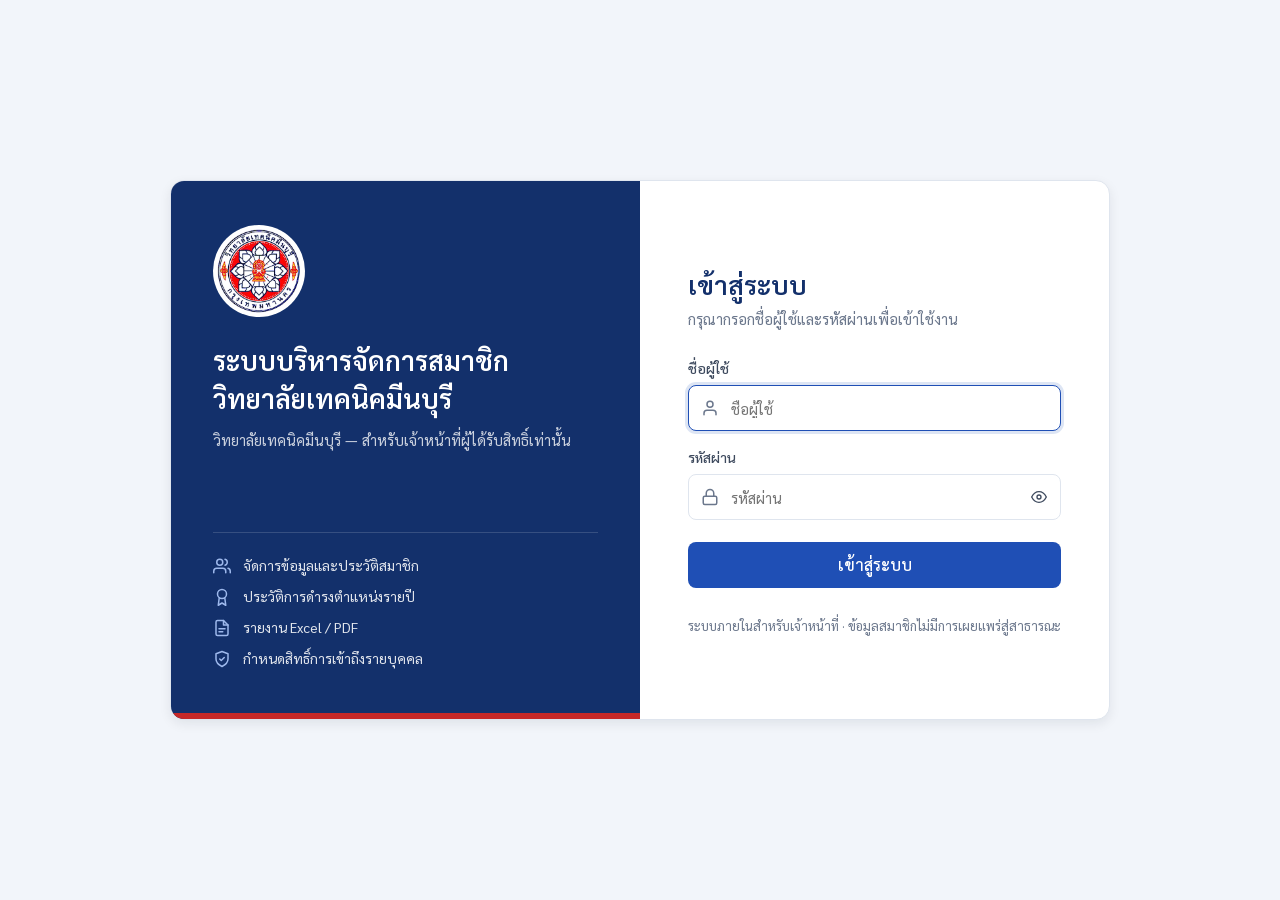
==== frontend/committee.html @ 690e2d0a "เพิ่มระบบตามแบบฟอร์ม อวท.10 / อวท.09 / อวท.08 อวท.10 — ใบสมัครสมาชิก - เพิ่มช่องชื่อบิดา/มารดา, ระดั" ====
<!DOCTYPE html>
<html lang="th">
<head>
  <meta charset="UTF-8">
  <meta name="viewport" content="width=device-width, initial-scale=1, viewport-fit=cover">
  <meta name="robots" content="noindex, nofollow">
  <title>คณะกรรมการ | ระบบสมาชิก วิทยาลัยเทคนิคมีนบุรี</title>
  <link rel="preconnect" href="https://fonts.googleapis.com">
  <link rel="preconnect" href="https://fonts.gstatic.com" crossorigin>
  <link href="https://fonts.googleapis.com/css2?family=Sarabun:wght@300;400;500;600;700&display=swap" rel="stylesheet">
  <link rel="icon" type="image/png" href="img/favicon.png">
  <link rel="stylesheet" href="css/style.css">
  <script src="js/api.js"></script>
  <script src="js/auth.js"></script>
</head>
<body>
  <div class="layout">
    <aside id="sidebar"></aside>
    <main class="main">
      <header id="header"></header>
      <section class="content">
        <div class="card">
          <div class="card-head">
            <div class="card-title"><span class="ic" data-icon="briefcase"></span><div>คณะกรรมการดำเนินงาน (แบบ อวท.09)<div class="card-sub" id="cmSub">แต่งตั้งคณะกรรมการแยกตามปีการศึกษา</div></div></div>
            <div class="flex">
              <select class="select" id="yearSel" style="width:auto;height:38px;font-size:14px" aria-label="ปีการศึกษา"></select>
              <select class="select" id="deptSel" style="width:auto;height:38px;font-size:14px" aria-label="แผนกวิชา (ชมรม)"></select>
              <button class="btn btn-primary btn-sm" id="btnAppoint" data-perm="members.edit"></button>
              <button class="btn btn-danger btn-sm" id="btnDoc" data-perm="reports"></button>
            </div>
          </div>
          <div id="cmBody"></div>
        </div>
      </section>
    </main>
  </div>
  <script src="js/layout.js"></script>
  <script src="js/member-picker.js"></script>
  <script src="js/committee.js"></script>
</body>
</html>
---- frontend/css/style.css ----
/* =====================================================================
   ระบบบริหารจัดการสมาชิก วิทยาลัยเทคนิคมีนบุรี
   ธีมน้ำเงิน-ขาว (สีประจำวิทยาลัย) — เรียบ อ่านง่าย เน้นข้อมูล
   ===================================================================== */
:root {
  --navy: #13306B;          /* Sidebar / หัวข้อสำคัญ */
  --navy-2: #0E2554;
  --primary: #1F4FB5;       /* ปุ่มหลัก ลิงก์ ตัวเลขสถิติ */
  --primary-dark: #173E8F;
  --primary-light: #4C74C9;
  --primary-soft: #EAF0FB;
  --primary-line: #C9D7F0;
  --bg: #F2F5FA;
  --card: #FFFFFF;
  --text: #172033;
  --text-2: #3E4A5E;
  --muted: #6B778C;
  --border: #DFE5EE;
  --border-soft: #EDF1F6;
  --input-bg: #FFFFFF;
  --hover: #F6F8FC;
  --success: #1E8E4E;
  --warning: #C77700;
  --danger: #C62828;        /* แดงจากตราวิทยาลัย */
  --info: #1F4FB5;
  --radius: 12px;
  --radius-sm: 8px;
  --shadow: 0 1px 2px rgba(16, 24, 40, .05);
  --shadow-md: 0 4px 12px rgba(16, 24, 40, .08);
  --shadow-lg: 0 12px 32px rgba(16, 24, 40, .16);
  --sidebar-w: 76px;
  --font: 'Sarabun', 'Leelawadee UI', Tahoma, sans-serif;
}

* { box-sizing: border-box; }
html, body { margin: 0; padding: 0; }
html { background: var(--bg); }
body {
  font-family: var(--font);
  font-size: 15px;
  line-height: 1.5;
  color: var(--text);
  background: var(--bg);
  min-height: 100vh;
  -webkit-font-smoothing: antialiased;
  font-variant-numeric: tabular-nums;
}
a { color: var(--primary); text-decoration: none; }
a:hover { color: var(--primary-dark); }
img { max-width: 100%; }
h1, h2, h3, h4 { margin: 0; font-weight: 600; }
[hidden] { display: none !important; }
::selection { background: var(--primary); color: #fff; }
:focus-visible { outline: 2px solid var(--primary); outline-offset: 2px; }

/* ---------------------------------------------------------------------
   Layout
   --------------------------------------------------------------------- */
.layout { display: flex; min-height: 100vh; }
.main { flex: 1; min-width: 0; padding: 20px 28px 40px; }
.content { display: flex; flex-direction: column; gap: 20px; }
.main.is-loading .content { opacity: .45; pointer-events: none; transition: opacity .15s; }
.page-enter { animation: pageIn .2s ease-out; }
@keyframes pageIn { from { opacity: 0; transform: translateY(4px); } to { opacity: 1; transform: none; } }
.nav-progress {
  position: fixed; top: 0; left: 0; height: 3px; width: 0; z-index: 1000;
  background: var(--primary); transition: width .25s ease, opacity .3s;
}

/* ---- Sidebar ---- */
.sidebar {
  position: sticky; top: 0;
  width: var(--sidebar-w); flex: 0 0 var(--sidebar-w);
  height: 100vh;
  padding: 16px 0;
  background: var(--navy);
  display: flex; flex-direction: column; align-items: center; gap: 6px;
  z-index: 50;
}
.sidebar .brand {
  width: 50px; height: 50px; border-radius: 50%;
  background: #fff; padding: 3px;
  display: grid; place-items: center; overflow: hidden;
  margin-bottom: 18px; flex: 0 0 auto;
}
.sidebar .brand img { width: 100%; height: 100%; object-fit: contain; border-radius: 50%; }
.sidebar nav { display: flex; flex-direction: column; gap: 4px; flex: 1; align-items: center; width: 100%; }
.nav-item {
  position: relative;
  width: 46px; height: 46px; border-radius: 10px;
  display: grid; place-items: center;
  color: rgba(255, 255, 255, .7);
  transition: background .15s, color .15s;
  border: 0; background: transparent; cursor: pointer;
}
.nav-item svg { width: 21px; height: 21px; }
.nav-item:hover { background: rgba(255, 255, 255, .1); color: #fff; }
.nav-item.active { background: rgba(255, 255, 255, .16); color: #fff; }
.nav-item.active::before {
  content: ''; position: absolute; left: -15px; top: 10px; bottom: 10px; width: 4px;
  border-radius: 0 4px 4px 0; background: #fff;
}
.nav-item[data-tip]::after {
  content: attr(data-tip);
  position: absolute; left: calc(100% + 16px); top: 50%;
  transform: translateY(-50%);
  background: var(--text); color: #fff;
  font-size: 13px; white-space: nowrap;
  padding: 6px 10px; border-radius: 6px;
  opacity: 0; pointer-events: none; transition: opacity .12s;
}
.nav-item:hover::after { opacity: 1; }
.sidebar .nav-logout { margin-top: auto; }

/* ---- Header ---- */
.header { display: flex; align-items: center; gap: 20px; margin-bottom: 20px; flex-wrap: wrap; }
.header .page-title { font-size: 24px; font-weight: 700; color: var(--navy); flex: 0 0 auto; line-height: 1.3; }
.header .page-title small { display: block; font-size: 14px; color: var(--muted); font-weight: 400; }
.header-search { flex: 1; max-width: 440px; margin: 0 auto; position: relative; }
.header-search input {
  width: 100%; height: 42px; border-radius: 8px;
  border: 1px solid var(--border); padding: 0 16px 0 42px;
  background: #fff; font: inherit; color: var(--text); outline: none;
  transition: border-color .15s, box-shadow .15s;
}
.header-search input:focus { border-color: var(--primary); box-shadow: 0 0 0 3px rgba(31, 79, 181, .15); }
.header-search svg { position: absolute; left: 14px; top: 50%; transform: translateY(-50%); width: 18px; color: var(--muted); }
.header-right { display: flex; align-items: center; gap: 14px; margin-left: auto; }
.header-date { font-size: 14px; color: var(--text-2); display: flex; align-items: center; gap: 8px; white-space: nowrap; }
.header-date svg { width: 16px; color: var(--primary); }
.profile-wrap { position: relative; }
.profile-btn {
  display: flex; align-items: center; gap: 10px;
  background: #fff; border: 1px solid var(--border); border-radius: 8px;
  padding: 4px 12px 4px 4px; cursor: pointer; font: inherit; color: var(--text);
}
.profile-btn:hover { background: var(--hover); }
.profile-btn .avatar { width: 34px; height: 34px; font-size: 14px; border-radius: 6px; }
.profile-btn .p-name { font-size: 14px; font-weight: 600; line-height: 1.2; text-align: left; display: block; }
.profile-btn .p-role { font-size: 12px; color: var(--muted); font-weight: 400; display: block; text-align: left; }
.dropdown {
  position: absolute; right: 0; top: calc(100% + 6px);
  background: #fff; border: 1px solid var(--border); border-radius: 10px; min-width: 210px;
  box-shadow: var(--shadow-lg); padding: 6px; z-index: 100; display: none;
}
.dropdown.open { display: block; }
.dropdown button, .dropdown a {
  display: flex; align-items: center; gap: 10px; width: 100%;
  border: 0; background: none; padding: 9px 10px; border-radius: 6px;
  font: inherit; font-size: 14px; color: var(--text); cursor: pointer; text-align: left;
}
.dropdown button:hover, .dropdown a:hover { background: var(--hover); }
.dropdown button.danger { color: var(--danger); }
.dropdown svg { width: 17px; height: 17px; }
.dropdown hr { border: 0; border-top: 1px solid var(--border); margin: 6px 0; }

/* ---------------------------------------------------------------------
   Cards
   --------------------------------------------------------------------- */
.card {
  background: var(--card); border: 1px solid var(--border); border-radius: var(--radius);
  box-shadow: var(--shadow); padding: 20px 22px; min-width: 0;
}
.card-head { display: flex; align-items: center; justify-content: space-between; gap: 12px; margin-bottom: 16px; flex-wrap: wrap; }
.card-title { font-size: 17px; font-weight: 600; display: flex; align-items: center; gap: 10px; color: var(--text); }
.card-title .ic {
  width: 34px; height: 34px; border-radius: 8px; display: grid; place-items: center;
  background: var(--primary-soft); color: var(--primary); flex: 0 0 auto;
}
.card-title .ic svg { width: 18px; height: 18px; }
.card-sub { color: var(--muted); font-size: 13px; font-weight: 400; }

.grid { display: grid; gap: 20px; }
.grid-2 { grid-template-columns: repeat(2, minmax(0, 1fr)); }
.grid-3 { grid-template-columns: repeat(3, minmax(0, 1fr)); }
.grid-4 { grid-template-columns: repeat(4, minmax(0, 1fr)); }

/* ---- การ์ดสถิติ ---- */
.stat-card { position: relative; padding: 20px 22px; }
.stat-card .stat-value { font-size: 34px; font-weight: 700; color: var(--primary); line-height: 1.15; }
.stat-card .stat-label { color: var(--muted); font-size: 15px; margin-top: 4px; }
.stat-card .stat-icon {
  position: absolute; right: 18px; top: 18px; width: 42px; height: 42px; border-radius: 10px;
  background: var(--primary-soft); color: var(--primary); display: grid; place-items: center;
}
.stat-card .stat-icon svg { width: 21px; height: 21px; }

/* ---- Dashboard layout ---- */
.dash-grid { display: grid; grid-template-columns: minmax(0, 1fr) 320px; gap: 20px; align-items: start; }
.dash-main, .dash-side { display: flex; flex-direction: column; gap: 20px; min-width: 0; }
.dash-side { gap: 12px; }
.chart-box { position: relative; height: 260px; }

/* การ์ดแจ้งเตือน */
.alert-card {
  background: #fff; border: 1px solid var(--border); border-left: 4px solid var(--warning);
  border-radius: var(--radius); padding: 18px 20px; box-shadow: var(--shadow); margin-bottom: 8px;
}
.alert-card .a-icon { width: 38px; height: 38px; border-radius: 8px; background: #FFF4E0; color: var(--warning); display: grid; place-items: center; margin-bottom: 10px; }
.alert-card .a-icon svg { width: 20px; height: 20px; }
.alert-card h3 { font-size: 16px; margin-bottom: 2px; }
.alert-card p { margin: 0 0 4px; font-size: 14px; color: var(--text-2); line-height: 1.6; }
.alert-card .a-num { font-size: 28px; font-weight: 700; color: var(--text); }
.alert-card .btn { margin-top: 10px; }

/* การ์ดสรุปตามตำแหน่ง */
.side-title { font-size: 15px; font-weight: 600; color: var(--text-2); margin: 6px 2px 0; }
.pos-card {
  display: flex; align-items: center; gap: 14px;
  background: #fff; border: 1px solid var(--border); border-radius: var(--radius);
  padding: 14px 16px; box-shadow: var(--shadow); color: var(--text);
  transition: border-color .15s, background .15s;
}
.pos-card:hover { border-color: var(--primary-line); background: var(--hover); color: var(--text); }
.pos-card .ring { width: 56px; height: 56px; flex: 0 0 56px; position: relative; }
.pos-card .ring svg { width: 56px; height: 56px; transform: rotate(-90deg); }
.pos-card .ring circle { fill: none; stroke-width: 6; }
.pos-card .ring .bg { stroke: var(--border-soft); }
.pos-card .ring .fg { stroke-linecap: round; transition: stroke-dashoffset .6s ease; }
.pos-card .ring span { position: absolute; inset: 0; display: grid; place-items: center; font-size: 13px; font-weight: 600; color: var(--text-2); }
.pos-card .p-name { font-size: 15px; color: var(--text-2); display: flex; align-items: center; gap: 8px; }
.pos-card .p-name i { width: 10px; height: 10px; border-radius: 3px; display: inline-block; }
.pos-card .p-count { font-size: 24px; font-weight: 700; line-height: 1.2; }
.pos-card .p-count small { font-size: 13px; font-weight: 400; color: var(--muted); }

/* ---------------------------------------------------------------------
   Buttons
   --------------------------------------------------------------------- */
.btn {
  display: inline-flex; align-items: center; justify-content: center; gap: 8px;
  height: 40px; padding: 0 16px; border-radius: 8px; border: 1px solid transparent;
  font: inherit; font-size: 14px; font-weight: 500; cursor: pointer;
  background: var(--primary-soft); color: var(--primary);
  transition: background .15s, border-color .15s, color .15s;
  white-space: nowrap; text-decoration: none;
}
.btn svg { width: 18px; height: 18px; flex: 0 0 auto; }
.btn:hover { background: #DCE6F8; color: var(--primary-dark); }
.btn:disabled { opacity: .55; cursor: not-allowed; }
.btn-primary { background: var(--primary); color: #fff; }
.btn-primary:hover { background: var(--primary-dark); color: #fff; }
.btn-light { background: #fff; color: var(--text-2); border-color: var(--border); }
.btn-light:hover { background: var(--hover); color: var(--text); }
.btn-danger { background: #FDECEC; color: var(--danger); }
.btn-danger:hover { background: #F9D9D9; color: #A31F1F; }
.btn-success { background: #E7F5EC; color: var(--success); }
.btn-success:hover { background: #D3EDDC; color: #17703D; }
.btn-sm { height: 34px; padding: 0 12px; font-size: 13.5px; }
.btn-sm svg { width: 16px; height: 16px; }
.btn-block { width: 100%; }
.icon-btn {
  width: 38px; height: 38px; border-radius: 8px; border: 1px solid var(--border);
  display: inline-grid; place-items: center; cursor: pointer;
  background: #fff; color: var(--text-2); transition: background .15s, color .15s, border-color .15s; position: relative;
}
.icon-btn svg { width: 18px; height: 18px; }
.icon-btn:hover { background: var(--primary-soft); color: var(--primary); border-color: var(--primary-line); }
.icon-btn.danger:hover { background: #FDECEC; color: var(--danger); border-color: #F3C4C4; }
.icon-btn.active { background: var(--primary); color: #fff; border-color: var(--primary); }
.icon-btn:disabled { opacity: .45; cursor: not-allowed; }
.icon-btn.sm { width: 32px; height: 32px; border-radius: 6px; }
.icon-btn.sm svg { width: 16px; height: 16px; }

/* ---------------------------------------------------------------------
   Forms
   --------------------------------------------------------------------- */
.form-grid { display: grid; grid-template-columns: repeat(12, minmax(0, 1fr)); gap: 14px 16px; }
.col-12 { grid-column: span 12; } .col-8 { grid-column: span 8; } .col-6 { grid-column: span 6; }
.col-4 { grid-column: span 4; } .col-3 { grid-column: span 3; } .col-2 { grid-column: span 2; }
.field { display: flex; flex-direction: column; gap: 6px; min-width: 0; }
.field > label, .label { font-size: 14px; font-weight: 500; color: var(--text-2); }
.req { color: var(--danger); }
.input, .select, .textarea {
  width: 100%; height: 42px; padding: 0 12px;
  border: 1px solid var(--border); border-radius: 8px;
  background: var(--input-bg); color: var(--text);
  font: inherit; font-size: 15px; outline: none;
  transition: border-color .15s, box-shadow .15s;
}
.textarea { height: auto; min-height: 104px; padding: 10px 12px; resize: vertical; line-height: 1.65; }
.select {
  appearance: none; -webkit-appearance: none; padding-right: 36px; cursor: pointer;
  background-image: url("data:image/svg+xml,%3Csvg xmlns='http://www.w3.org/2000/svg' width='14' height='14' viewBox='0 0 24 24' fill='none' stroke='%236B778C' stroke-width='2.5' stroke-linecap='round' stroke-linejoin='round'%3E%3Cpolyline points='6 9 12 15 18 9'/%3E%3C/svg%3E");
  background-repeat: no-repeat; background-position: right 12px center;
}
.input:hover, .select:hover, .textarea:hover { border-color: #C4CEDC; }
.input:focus, .select:focus, .textarea:focus { border-color: var(--primary); box-shadow: 0 0 0 3px rgba(31, 79, 181, .15); }
.input[readonly] { background: var(--hover); }
.input.invalid, .select.invalid, .textarea.invalid { border-color: var(--danger); background: #FFF8F8; }
.input.valid { border-color: var(--success); }
.hint { font-size: 12.5px; color: var(--muted); }
.hint.error, .field-error { color: var(--danger); font-size: 12.5px; }
.hint.ok { color: var(--success); }
.input-group { display: flex; gap: 8px; }
.input-group .input { flex: 1; }
.check { display: inline-flex; align-items: center; gap: 9px; cursor: pointer; font-size: 14px; user-select: none; }
.check input { width: 17px; height: 17px; accent-color: var(--primary); cursor: pointer; margin: 0; }
.mono { letter-spacing: .4px; }
.form-section { margin: 24px 0 12px; font-size: 15px; color: var(--navy); font-weight: 600; padding-bottom: 8px; border-bottom: 1px solid var(--border-soft); }

/* อัปโหลดรูป */
.photo-upload { display: flex; align-items: center; gap: 20px; flex-wrap: wrap; }
.photo-preview {
  width: 116px; height: 145px; border-radius: 8px; overflow: hidden;
  background: var(--hover); display: grid; place-items: center;
  color: var(--muted); border: 1px dashed #B9C5D6; flex: 0 0 auto;
}
.photo-preview img { width: 100%; height: 100%; object-fit: cover; }
.photo-preview svg { width: 34px; height: 34px; }
.gallery-grid { display: grid; grid-template-columns: repeat(auto-fill, minmax(110px, 1fr)); gap: 10px; }
.gallery-item { position: relative; aspect-ratio: 1; border-radius: 8px; overflow: hidden; background: var(--hover); border: 1px solid var(--border); }
.gallery-item img { width: 100%; height: 100%; object-fit: cover; }
.gallery-item .icon-btn { position: absolute; top: 6px; right: 6px; }

/* แถวข้อมูลแบบเพิ่มได้ */
.repeat-list { display: flex; flex-direction: column; gap: 10px; }
.repeat-row {
  display: grid; gap: 10px; align-items: end;
  padding: 12px; border-radius: 8px; background: var(--hover); border: 1px solid var(--border-soft); position: relative;
}
.repeat-row .remove { align-self: center; }
.rows-pos { grid-template-columns: 1.1fr 1.3fr 1fr 1fr auto; }
.rows-edu { grid-template-columns: 1fr 1.6fr 1.2fr .7fr .6fr auto; }
.rows-act { grid-template-columns: 1fr 1.8fr 1fr 1.2fr .9fr auto; }
.repeat-row .mini-label { font-size: 12px; color: var(--muted); margin-bottom: 4px; display: block; }
.empty-row { padding: 16px; border-radius: 8px; border: 1px dashed var(--border); text-align: center; color: var(--muted); font-size: 14px; }

/* เลือกรูปแบบการแสดงผล */
.tpl-picker { display: grid; grid-template-columns: repeat(4, minmax(0, 1fr)); gap: 12px; }
.tpl-option { position: relative; cursor: pointer; }
.tpl-option input { position: absolute; opacity: 0; }
.tpl-option .box { border: 1px solid var(--border); border-radius: 10px; padding: 12px; height: 100%; background: #fff; transition: border-color .15s, background .15s; }
.tpl-option:hover .box { border-color: var(--primary-line); }
.tpl-option input:checked + .box { border-color: var(--primary); background: var(--primary-soft); box-shadow: inset 0 0 0 1px var(--primary); }
.tpl-option input:focus-visible + .box { outline: 2px solid var(--primary); outline-offset: 2px; }
.tpl-option .thumb { height: 74px; border-radius: 6px; background: #fff; margin-bottom: 10px; position: relative; overflow: hidden; border: 1px solid var(--border); }
.tpl-option strong { display: block; font-size: 14px; }
.tpl-option small { color: var(--muted); font-size: 12.5px; line-height: 1.45; display: block; margin-top: 2px; }
.thumb i { position: absolute; display: block; background: #D6E0F2; border-radius: 3px; }
.thumb i.p { background: var(--navy); }
.thumb i.c { border-radius: 50%; }

/* แถบบันทึกด้านล่าง */
.save-bar {
  position: sticky; bottom: 12px; z-index: 40;
  display: flex; justify-content: flex-end; align-items: center; gap: 10px; flex-wrap: wrap;
  background: #fff; border: 1px solid var(--border);
  padding: 12px 16px; border-radius: var(--radius); box-shadow: var(--shadow-md);
}
.save-bar .msg { margin-right: auto; color: var(--muted); font-size: 14px; }

/* ---------------------------------------------------------------------
   Table
   --------------------------------------------------------------------- */
.toolbar { display: flex; align-items: center; gap: 8px; flex-wrap: wrap; }
.toolbar .search-inline { position: relative; }
.toolbar .search-inline input { padding-left: 38px; width: 250px; height: 38px; }
.toolbar .search-inline svg { position: absolute; left: 12px; top: 50%; transform: translateY(-50%); width: 17px; color: var(--muted); }
.filter-panel {
  display: grid; grid-template-columns: repeat(auto-fill, minmax(170px, 1fr)); gap: 10px; align-items: center;
  padding: 14px; background: var(--hover); border: 1px solid var(--border-soft); border-radius: 10px; margin-bottom: 14px;
}
.filter-panel .select, .filter-panel .input { height: 38px; font-size: 14px; }
.bulk-bar {
  display: flex; align-items: center; gap: 8px; flex-wrap: wrap;
  padding: 8px 12px; border-radius: 8px; background: var(--primary-soft); color: var(--primary-dark);
  margin-bottom: 12px; font-size: 14px; font-weight: 500; border: 1px solid var(--primary-line);
}
.table-wrap { overflow-x: auto; -webkit-overflow-scrolling: touch; }
table.table { width: 100%; border-collapse: separate; border-spacing: 0; min-width: 760px; }
.table th {
  text-align: left; font-size: 13px; font-weight: 600; color: var(--text-2);
  padding: 10px 12px; background: #F6F8FB; border-bottom: 1px solid var(--border);
  white-space: nowrap; user-select: none;
}
.table thead th:first-child { border-top-left-radius: 8px; }
.table thead th:last-child { border-top-right-radius: 8px; }
.table th.sortable { cursor: pointer; }
.table th.sortable:hover { color: var(--primary); }
.table th .arrow { display: inline-block; font-size: 11px; margin-left: 4px; opacity: .35; transition: transform .15s; }
.table th.sorted { color: var(--primary); }
.table th.sorted .arrow { opacity: 1; }
.table th.sorted.asc .arrow { transform: rotate(180deg); }
.table td { padding: 10px 12px; border-bottom: 1px solid var(--border-soft); font-size: 14px; vertical-align: middle; }
.table tbody tr:hover { background: var(--hover); }
.table tbody tr.selected { background: var(--primary-soft); }
.table tbody tr:last-child td { border-bottom: 0; }
.table .col-check { width: 42px; }
.table .col-act { width: 52px; text-align: right; }
.table .num { font-size: 14px; letter-spacing: .2px; white-space: nowrap; }
.table .center { text-align: center; }
.group-table { table-layout: fixed; }
.group-table td { overflow: hidden; text-overflow: ellipsis; }
.group-table .group-row td { background: #F6F8FB; padding: 8px 12px; font-weight: 600; border-bottom: 1px solid var(--border); border-top: 1px solid var(--border); }
.group-table tbody:first-of-type .group-row td { border-top: 0; }
.person { display: flex; align-items: center; gap: 12px; min-width: 200px; }
.person .p-main { font-weight: 500; line-height: 1.3; color: var(--text); }
.person .p-sub { font-size: 12.5px; color: var(--muted); }
.person a:hover { color: var(--primary); }
.table-foot { display: flex; align-items: center; justify-content: space-between; gap: 12px; margin-top: 14px; flex-wrap: wrap; font-size: 14px; color: var(--muted); }
.pager { display: flex; gap: 4px; align-items: center; }
.pager button {
  min-width: 34px; height: 34px; border-radius: 6px; border: 1px solid var(--border); background: #fff;
  font: inherit; font-size: 14px; cursor: pointer; color: var(--text-2); padding: 0 8px;
}
.pager button:hover:not(:disabled) { border-color: var(--primary-line); color: var(--primary); }
.pager button.active { background: var(--primary); border-color: var(--primary); color: #fff; }
.pager button:disabled { opacity: .45; cursor: default; }

/* เมนู ⋮ */
.menu-pop {
  position: fixed; z-index: 300; background: #fff; border: 1px solid var(--border); border-radius: 10px;
  box-shadow: var(--shadow-lg); padding: 5px; min-width: 180px;
}
.menu-pop button {
  display: flex; align-items: center; gap: 10px; width: 100%; border: 0; background: none;
  padding: 8px 10px; border-radius: 6px; font: inherit; font-size: 14px; cursor: pointer; color: var(--text); text-align: left;
}
.menu-pop button:hover { background: var(--hover); }
.menu-pop button.danger { color: var(--danger); }
.menu-pop button.danger:hover { background: #FDECEC; }
.menu-pop svg { width: 16px; height: 16px; }
.menu-pop hr { border: 0; border-top: 1px solid var(--border); margin: 4px 0; }

/* ---------------------------------------------------------------------
   Avatar / Badges / Status
   --------------------------------------------------------------------- */
.avatar {
  width: 36px; height: 36px; border-radius: 50%; flex: 0 0 auto;
  display: inline-grid; place-items: center; overflow: hidden;
  color: #fff; font-weight: 600; font-size: 15px; background: var(--primary);
}
.avatar img { width: 100%; height: 100%; object-fit: cover; }
.avatar.lg { width: 56px; height: 56px; font-size: 20px; }
.status { display: inline-flex; align-items: center; gap: 7px; font-size: 14px; white-space: nowrap; }
.status::before { content: ''; width: 8px; height: 8px; border-radius: 50%; background: var(--muted); flex: 0 0 auto; }
.status.active::before { background: var(--success); }
.status.pending::before { background: var(--warning); }
.status.inactive::before { background: var(--danger); }
.badge {
  display: inline-flex; align-items: center; gap: 6px; padding: 2px 9px; border-radius: 6px;
  font-size: 12.5px; font-weight: 500; background: var(--primary-soft); color: var(--primary-dark); white-space: nowrap;
}
.badge.gray { background: #EEF1F5; color: var(--text-2); }
.badge.green { background: #E7F5EC; color: #17703D; }
.badge.orange { background: #FFF4E0; color: #995C00; }
.badge.red { background: #FDECEC; color: #A31F1F; }
.pos-badge { display: inline-flex; align-items: center; gap: 7px; font-size: 14px; white-space: nowrap; }
.pos-badge i { width: 9px; height: 9px; border-radius: 2px; display: inline-block; }

/* ---------------------------------------------------------------------
   Modal / Toast / Loading / Empty
   --------------------------------------------------------------------- */
body.modal-open { overflow: hidden; }
.modal-backdrop {
  position: fixed; inset: 0; z-index: 500; background: rgba(15, 23, 42, .5);
  display: flex; align-items: center; justify-content: center; padding: 20px;
  animation: mdFade .15s ease-out;
}
.modal-backdrop.closing { animation: mdFadeOut .15s ease-in forwards; }
.modal {
  background: #fff; border-radius: 12px; box-shadow: 0 24px 60px rgba(15, 23, 42, .28);
  width: 100%; max-width: 560px; max-height: calc(100vh - 40px); display: flex; flex-direction: column;
  animation: mdIn .18s cubic-bezier(.2, .8, .3, 1);
  outline: none;
}
.modal-backdrop.closing .modal { animation: mdOut .15s ease-in forwards; }
.modal.sm { max-width: 440px; }
.modal.lg { max-width: 860px; }
.modal.shake { animation: mdShake .32s ease; }
@keyframes mdFade { from { opacity: 0; } to { opacity: 1; } }
@keyframes mdFadeOut { to { opacity: 0; } }
@keyframes mdIn { from { opacity: 0; transform: translateY(10px) scale(.98); } to { opacity: 1; transform: none; } }
@keyframes mdOut { to { opacity: 0; transform: translateY(6px) scale(.98); } }
@keyframes mdShake { 0%, 100% { transform: none; } 20% { transform: translateX(-7px); } 40% { transform: translateX(6px); } 60% { transform: translateX(-4px); } 80% { transform: translateX(2px); } }

/* หัวกล่อง: ไอคอน + หัวข้อ + คำอธิบาย */
.modal-head { display: flex; align-items: flex-start; gap: 12px; padding: 18px 20px 16px; border-bottom: 1px solid var(--border-soft); }
.modal-icon {
  width: 40px; height: 40px; border-radius: 10px; flex: 0 0 auto;
  display: grid; place-items: center; background: var(--primary-soft); color: var(--primary);
}
.modal-icon svg { width: 20px; height: 20px; }
.modal-titles { flex: 1; min-width: 0; padding-top: 1px; }
.modal-titles h3 { font-size: 18px; color: var(--navy); line-height: 1.35; }
.modal-titles p { margin: 2px 0 0; font-size: 13.5px; color: var(--muted); }
.modal-x { border-color: transparent; color: var(--muted); margin: -2px -6px 0 0; flex: 0 0 auto; }
.modal-x:hover { background: var(--hover); border-color: var(--border); color: var(--text); }
.modal-body { padding: 20px; overflow-y: auto; overscroll-behavior: contain; }
.modal-foot {
  display: flex; justify-content: flex-end; align-items: center; gap: 8px; flex-wrap: wrap;
  padding: 14px 20px; border-top: 1px solid var(--border-soft); background: #FAFBFD; border-radius: 0 0 12px 12px;
}
.modal-foot .foot-note { margin-right: auto; font-size: 13px; color: var(--muted); }
.modal-foot .foot-note.warn { color: #995C00; font-weight: 500; }
.modal-foot .btn { min-width: 96px; }

/* ข้อความ error ในกล่อง */
.modal-alert {
  display: flex; align-items: flex-start; gap: 8px; text-align: left;
  padding: 10px 12px; margin-bottom: 16px; border-radius: 8px; font-size: 14px; line-height: 1.5;
  background: #FDECEC; color: #A31F1F; border: 1px solid #F3C4C4;
}
.modal-alert svg { width: 18px; height: 18px; flex: 0 0 auto; margin-top: 1px; }

/* ส่วนประกอบฟอร์มในกล่อง */
.form-section.mt-0 { margin-top: 0; }
.check-stack { display: flex; flex-direction: column; gap: 8px; padding-top: 4px; }
.option-box {
  display: flex; align-items: center; gap: 12px; width: 100%;
  padding: 10px 12px; border: 1px solid var(--border); border-radius: 8px; transition: border-color .15s, background .15s;
}
.option-box:hover { border-color: var(--primary-line); background: var(--hover); }
.option-box:has(input:checked) { border-color: var(--primary-line); background: var(--primary-soft); }
.option-box b { display: block; font-weight: 600; font-size: 14px; }
.option-box small { display: block; color: var(--muted); font-size: 12.5px; }

/* ---- กล่องยืนยัน ---- */
.modal.confirm .modal-body { padding: 28px 26px 8px; text-align: center; position: relative; }
.confirm-x { position: absolute; top: 12px; right: 12px; margin: 0; }
.confirm-icon {
  width: 56px; height: 56px; border-radius: 50%; margin: 0 auto 16px;
  display: grid; place-items: center; background: #FDECEC; color: var(--danger);
  box-shadow: 0 0 0 8px #FEF6F6;
}
.confirm-icon svg { width: 26px; height: 26px; }
.confirm-info .confirm-icon { background: var(--primary-soft); color: var(--primary); box-shadow: 0 0 0 8px #F5F8FD; }
.confirm-warning .confirm-icon { background: #FFF4E0; color: var(--warning); box-shadow: 0 0 0 8px #FFFAF1; }
.confirm-title { font-size: 19px; color: var(--text); margin-bottom: 6px; }
.confirm-msg { margin: 0; color: var(--text-2); line-height: 1.6; }
.confirm-item {
  margin: 16px 0 0; padding: 11px 14px; border-radius: 8px;
  background: var(--hover); border: 1px solid var(--border);
  font-weight: 600; font-size: 15px; word-break: break-word;
}
.confirm-item small { display: block; font-weight: 400; font-size: 13px; color: var(--muted); margin-top: 2px; }
.confirm-detail {
  display: flex; align-items: flex-start; justify-content: center; gap: 6px;
  margin: 14px 0 0; font-size: 13px; line-height: 1.55; color: var(--muted); text-align: left;
}
.confirm-detail svg { width: 15px; height: 15px; flex: 0 0 auto; margin-top: 2px; }
.confirm-danger .confirm-detail { color: #A31F1F; }
.modal.confirm .modal-alert { margin: 14px 0 0; }
.modal.confirm .modal-foot { background: #fff; border-top: 0; padding: 18px 26px 24px; gap: 10px; flex-wrap: nowrap; }
.modal.confirm .modal-foot .btn { flex: 1; height: 42px; min-width: 0; }
.btn-danger-solid { background: var(--danger); color: #fff; }
.btn-danger-solid:hover { background: #A31F1F; color: #fff; }
.btn-warning { background: var(--warning); color: #fff; }
.btn-warning:hover { background: #A86400; color: #fff; }

.toast-wrap { position: fixed; top: 16px; right: 16px; z-index: 900; display: flex; flex-direction: column; gap: 8px; }
.toast {
  display: flex; align-items: center; gap: 10px; min-width: 280px; max-width: 420px;
  background: #fff; border: 1px solid var(--border); border-left: 4px solid var(--primary);
  border-radius: 8px; padding: 12px 16px; box-shadow: var(--shadow-md); font-size: 14px;
  animation: slidein .2s ease-out;
}
.toast.success { border-left-color: var(--success); }
.toast.error { border-left-color: var(--danger); }
.toast.warning { border-left-color: var(--warning); }
.toast svg { width: 20px; height: 20px; flex: 0 0 auto; }
.toast.success svg { color: var(--success); }
.toast.error svg { color: var(--danger); }
.toast.warning svg { color: var(--warning); }
.toast.hide { opacity: 0; transition: opacity .2s; }
@keyframes slidein { from { opacity: 0; transform: translateY(-6px); } to { opacity: 1; transform: none; } }

.loading { display: flex; align-items: center; justify-content: center; gap: 12px; padding: 36px; color: var(--muted); }
.spinner {
  width: 24px; height: 24px; border-radius: 50%; border: 3px solid var(--primary-soft); border-top-color: var(--primary);
  animation: spin .8s linear infinite;
}
.btn .spinner { width: 16px; height: 16px; border-width: 2px; border-color: rgba(255, 255, 255, .35); border-top-color: currentColor; }
@keyframes spin { to { transform: rotate(360deg); } }
.empty { text-align: center; padding: 36px 20px; color: var(--muted); }
.empty svg { width: 44px; height: 44px; color: #B9C5D6; margin-bottom: 8px; }
.empty h4 { color: var(--text-2); font-size: 16px; margin-bottom: 4px; }
.empty p { margin: 0 0 12px; }

/* ---------------------------------------------------------------------
   Tabs
   --------------------------------------------------------------------- */
.tabs { display: inline-flex; gap: 2px; padding: 3px; background: #fff; border: 1px solid var(--border); border-radius: 8px; flex-wrap: wrap; }
.tab {
  border: 0; background: none; padding: 7px 14px; border-radius: 6px; cursor: pointer;
  font: inherit; font-size: 14px; color: var(--text-2); display: inline-flex; gap: 7px; align-items: center;
}
.tab svg { width: 16px; height: 16px; }
.tab:hover { color: var(--primary); background: var(--hover); }
.tab.active { background: var(--primary); color: #fff; }

/* ---------------------------------------------------------------------
   Search results
   --------------------------------------------------------------------- */
.result-grid { display: grid; grid-template-columns: repeat(auto-fill, minmax(230px, 1fr)); gap: 16px; }
.result-card {
  background: #fff; border: 1px solid var(--border); border-radius: var(--radius); box-shadow: var(--shadow);
  padding: 20px 18px 18px; text-align: center; display: flex; flex-direction: column; align-items: center; gap: 4px;
  border-top: 3px solid var(--primary); transition: border-color .15s, box-shadow .15s;
}
.result-card:hover { box-shadow: var(--shadow-md); }
.result-card .avatar { width: 80px; height: 80px; font-size: 28px; margin-bottom: 6px; }
.result-card h4 { font-size: 16px; }
.result-card .meta { font-size: 13px; color: var(--muted); }
.result-card .btn { margin-top: 10px; width: 100%; }

/* รายการทั่วไป */
.list { display: flex; flex-direction: column; }
.list-item { display: flex; align-items: center; gap: 14px; padding: 11px 6px; border-bottom: 1px solid var(--border-soft); color: inherit; }
.list-item:last-child { border-bottom: 0; }
.list-item .grow { flex: 1; min-width: 0; }
a.list-item:hover { background: var(--hover); color: inherit; }
.list-item.selected { background: var(--primary-soft); border-radius: 8px; }
.color-chip { width: 38px; height: 38px; border-radius: 8px; flex: 0 0 auto; display: grid; place-items: center; color: #fff; }
.color-chip svg { width: 19px; height: 19px; }
.big-num { font-size: 20px; font-weight: 700; color: var(--primary); }

/* ---------------------------------------------------------------------
   Login
   --------------------------------------------------------------------- */
.login-page { min-height: 100vh; display: grid; place-items: center; padding: 24px; }
.login-shell {
  width: 100%; max-width: 940px; min-height: 540px; background: #fff; border: 1px solid var(--border);
  border-radius: 14px; box-shadow: var(--shadow-md); display: grid; grid-template-columns: 1fr 1fr; overflow: hidden;
}
.login-art {
  background: var(--navy); color: #fff; padding: 44px 42px;
  display: flex; flex-direction: column; justify-content: space-between; gap: 30px;
  border-bottom: 6px solid var(--danger);
}
.login-art .circle { display: none; }
.login-art .logo {
  width: 92px; height: 92px; border-radius: 50%; background: #fff; padding: 4px;
  display: grid; place-items: center; overflow: hidden;
}
.login-art .logo img { width: 100%; height: 100%; object-fit: contain; border-radius: 50%; }
.login-art h1 { font-size: 27px; line-height: 1.4; margin: 24px 0 10px; }
.login-art p { color: rgba(255, 255, 255, .78); line-height: 1.7; margin: 0; }
.login-art .feat { display: flex; flex-direction: column; gap: 10px; padding-top: 22px; border-top: 1px solid rgba(255, 255, 255, .15); }
.login-art .feat div { display: flex; align-items: center; gap: 12px; font-size: 14px; color: rgba(255, 255, 255, .88); }
.login-art .feat svg { width: 18px; height: 18px; color: #9DB8EC; flex: 0 0 auto; }
.login-form { padding: 52px 48px; display: flex; flex-direction: column; justify-content: center; }
.login-form h2 { font-size: 26px; margin-bottom: 4px; color: var(--navy); }
.login-form .sub { color: var(--muted); margin: 0 0 28px; }
.login-form form { display: flex; flex-direction: column; gap: 16px; }
.input-icon { position: relative; }
.input-icon > svg { position: absolute; left: 13px; top: 50%; transform: translateY(-50%); width: 18px; color: var(--muted); pointer-events: none; }
.input-icon .input { padding-left: 42px; height: 46px; }
.input-icon .toggle-pass { position: absolute; right: 6px; top: 50%; transform: translateY(-50%); border: 0; background: none; }
.login-form .btn { height: 46px; font-size: 16px; margin-top: 6px; }
.login-error { background: #FDECEC; color: #A31F1F; padding: 10px 12px; border-radius: 8px; font-size: 14px; border: 1px solid #F3C4C4; }
.login-foot { margin-top: 28px; font-size: 13px; color: var(--muted); text-align: center; }

/* ---------------------------------------------------------------------
   รายงาน / ผู้ใช้งาน
   --------------------------------------------------------------------- */
.matrix th, .matrix td { text-align: center; }
.matrix th:first-child, .matrix td:first-child { text-align: left; }
.matrix tfoot td { font-weight: 600; background: var(--primary-soft); color: var(--primary-dark); border-top: 1px solid var(--primary-line); }

.perm-grid { display: grid; grid-template-columns: repeat(2, minmax(0, 1fr)); gap: 8px; }
.perm-grid .check { padding: 9px 12px; border-radius: 8px; border: 1px solid var(--border); }
.switch { position: relative; width: 42px; height: 24px; display: inline-block; flex: 0 0 auto; }
.switch input { opacity: 0; width: 0; height: 0; }
.switch span { position: absolute; inset: 0; background: #CBD3DF; border-radius: 99px; cursor: pointer; transition: .2s; }
.switch span::before { content: ''; position: absolute; width: 18px; height: 18px; left: 3px; top: 3px; background: #fff; border-radius: 50%; transition: .2s; }
.switch input:checked + span { background: var(--primary); }
.switch input:checked + span::before { transform: translateX(18px); }

.text-muted { color: var(--muted); }
.text-sm { font-size: 13px; }
.flex { display: flex; align-items: center; gap: 10px; flex-wrap: wrap; }
.between { justify-content: space-between; }

/* ---------------------------------------------------------------------
   Responsive
   --------------------------------------------------------------------- */
@media (max-width: 1280px) {
  .dash-grid { grid-template-columns: minmax(0, 1fr); }
  .dash-side { display: grid; grid-template-columns: repeat(2, minmax(0, 1fr)); }
  .dash-side .alert-card, .dash-side .side-title { grid-column: 1 / -1; }
}
@media (max-width: 1100px) {
  .grid-4 { grid-template-columns: repeat(2, minmax(0, 1fr)); }
  .tpl-picker { grid-template-columns: repeat(2, minmax(0, 1fr)); }
  .rows-edu, .rows-act { grid-template-columns: repeat(2, minmax(0, 1fr)); padding-right: 48px; }
  .rows-edu .remove, .rows-act .remove { position: absolute; top: 10px; right: 10px; }
  .rows-edu > :nth-child(2), .rows-act > :nth-child(2) { grid-column: span 2; }
}
@media (max-width: 900px) {
  .header-search { order: 3; flex: 1 0 100%; max-width: none; }
  .header-date { display: none; }
  .grid-3, .grid-2 { grid-template-columns: minmax(0, 1fr); }
  .col-8, .col-6, .col-4, .col-3, .col-2 { grid-column: span 12; }
  .form-grid .col-3.half, .form-grid .col-4.half, .form-grid .col-6.half, .form-grid .col-2.half { grid-column: span 6; }
  .login-shell { grid-template-columns: 1fr; max-width: 460px; }
  .login-art { padding: 28px; gap: 0; }
  .login-art .feat { display: none; }
  .login-art .logo { width: 72px; height: 72px; }
  .login-art h1 { font-size: 21px; margin: 14px 0 6px; }
  .login-form { padding: 30px 26px; }
}
@media (max-width: 768px) {
  /* Sidebar ย้ายไปเป็นแถบเมนูด้านล่าง */
  .layout { display: block; }
  .sidebar {
    position: fixed; top: auto; left: 0; right: 0; bottom: 0;
    width: auto; height: calc(62px + env(safe-area-inset-bottom, 0px)); padding: 0 6px env(safe-area-inset-bottom, 0px);
    flex-direction: row; border-top: 1px solid rgba(255, 255, 255, .1);
  }
  .sidebar .brand { display: none; }
  .sidebar nav { flex-direction: row; overflow-x: auto; gap: 2px; height: 100%; align-items: center; scrollbar-width: none; justify-content: space-between; }
  .sidebar nav::-webkit-scrollbar { display: none; }
  .nav-item { width: 44px; height: 44px; flex: 0 0 44px; }
  .nav-item.active::before { left: 10px; right: 10px; top: auto; bottom: -9px; width: auto; height: 3px; border-radius: 3px 3px 0 0; }
  .nav-item[data-tip]::after { display: none; }
  .sidebar .nav-logout { margin: 0 0 0 4px; }
  .main { padding: 14px 14px 90px; }
  .header { gap: 12px; margin-bottom: 14px; }
  .header .page-title { font-size: 21px; }
  .profile-btn .p-text { display: none; }
  .profile-btn { padding: 3px; }
  .dash-side { grid-template-columns: minmax(0, 1fr); }
  .grid-4 { grid-template-columns: minmax(0, 1fr); }
  .card { padding: 16px; }
  .stat-card .stat-value { font-size: 30px; }
  .toolbar .search-inline, .toolbar .search-inline input { width: 100%; }
  .toolbar .search-inline { flex: 1 0 100%; }
  .rows-pos { grid-template-columns: repeat(2, minmax(0, 1fr)); padding-right: 48px; }
  .rows-pos .remove { position: absolute; top: 10px; right: 10px; }
  .tpl-picker, .perm-grid { grid-template-columns: minmax(0, 1fr); }
  .save-bar { bottom: 74px; }
  .toast-wrap { left: 12px; right: 12px; top: 12px; }
  .toast { min-width: 0; max-width: none; }
  /* ฟอร์ม = แผ่นเลื่อนขึ้นจากด้านล่าง, กล่องยืนยัน = กลางจอ */
  .modal-backdrop { align-items: flex-end; padding: 0; }
  .modal { border-radius: 14px 14px 0 0; max-height: 92vh; animation-name: mdSheet; }
  .modal-foot { border-radius: 0; padding-bottom: calc(14px + env(safe-area-inset-bottom, 0px)); }
  .modal-foot .foot-note { flex: 1 0 100%; order: -1; }
  .modal-foot .btn { flex: 1; }
  .modal-backdrop:has(.modal.confirm) { align-items: center; padding: 16px; }
  .modal.confirm { border-radius: 12px; animation-name: mdIn; }
  .modal.confirm .modal-body { padding: 24px 18px 6px; }
  .modal.confirm .modal-foot { padding: 16px 18px 18px; }
  @keyframes mdSheet { from { transform: translateY(40px); opacity: .6; } to { transform: none; opacity: 1; } }
}
@media (max-width: 480px) {
  .rows-edu, .rows-act, .rows-pos { grid-template-columns: minmax(0, 1fr); }
  .rows-edu > :nth-child(2), .rows-act > :nth-child(2) { grid-column: auto; }
  .form-grid .col-3.half, .form-grid .col-4.half, .form-grid .col-6.half, .form-grid .col-2.half { grid-column: span 12; }
}
@media (prefers-reduced-motion: reduce) {
  *, *::before, *::after { animation: none !important; transition: none !important; }
}
@media print {
  body, html { background: #fff; }
  .sidebar, .header, .no-print, .toast-wrap, .nav-progress { display: none !important; }
  .main { padding: 0; }
  .card { box-shadow: none; }
}

/* ช่องค้นหาและเลือกสมาชิก (member-picker.js) */
.picker { position: relative; }
.picker-results { position: absolute; left: 0; right: 0; top: calc(100% + 4px); z-index: 60; background: #fff; border: 1px solid var(--border);
  border-radius: 10px; box-shadow: 0 12px 28px rgba(16, 32, 64, .14); max-height: 320px; overflow-y: auto; padding: 4px; }
.picker-item { display: flex; align-items: center; gap: 10px; width: 100%; padding: 8px; border: 0; background: none; border-radius: 8px;
  text-align: left; cursor: pointer; font: inherit; color: inherit; }
.picker-item:hover, .picker-item.active { background: var(--primary-soft); }
.picker-item span { display: flex; flex-direction: column; min-width: 0; }
.picker-item small { color: var(--muted); font-size: 12.5px; }
.picker-empty { padding: 12px; color: var(--muted); font-size: 14px; }
/* ตารางผู้สมัครเลือกตั้ง */
.cand-table td { vertical-align: middle; }
.cand-table .input { height: 36px; }
.rank-1 { background: #FFF8E1; }
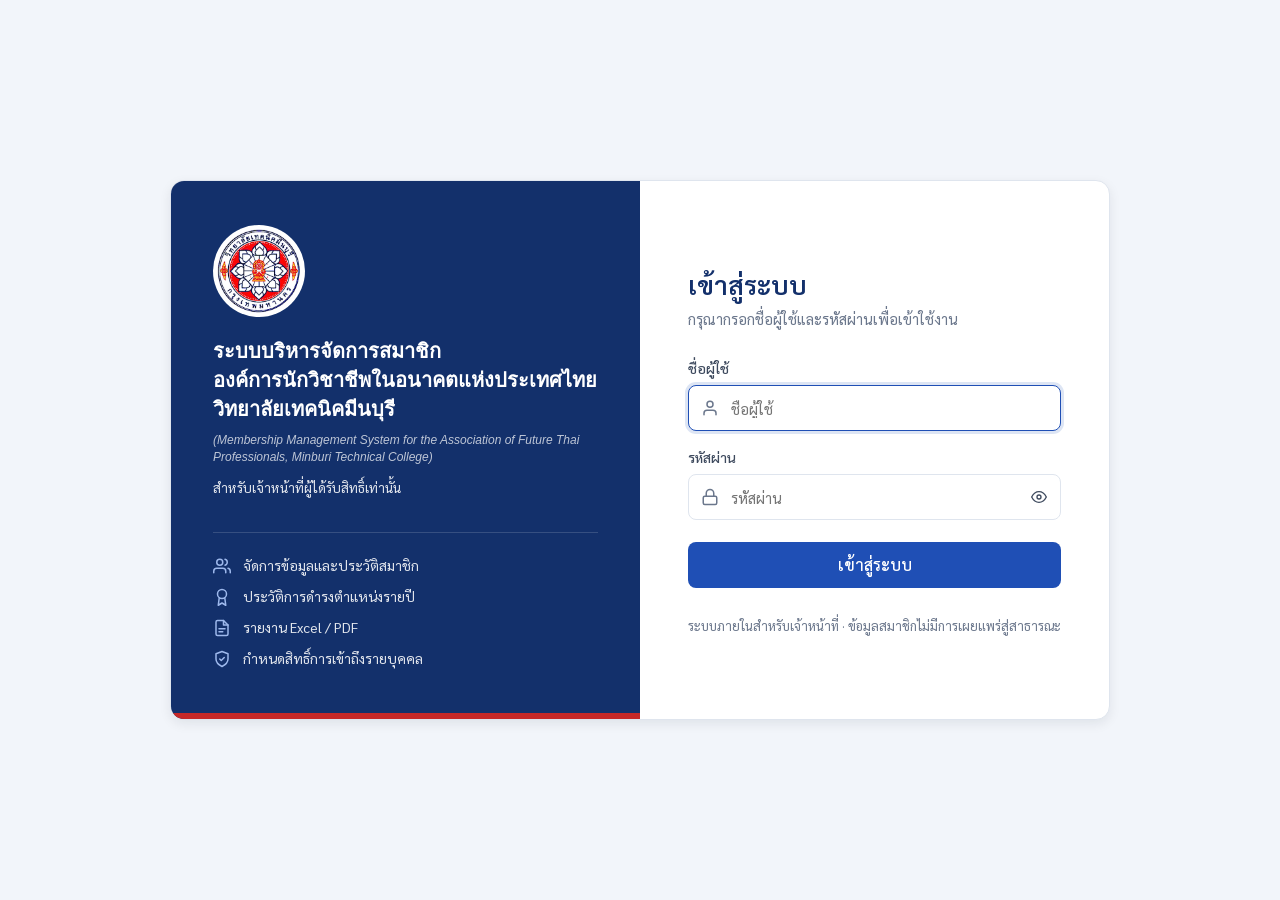
==== commit e1ee696a: "feat: implement membership management system with backend API, database schema, and frontend UI" ====
--- a/frontend/committee.html
+++ b/frontend/committee.html
@@ -4,7 +4,7 @@
   <meta charset="UTF-8">
   <meta name="viewport" content="width=device-width, initial-scale=1, viewport-fit=cover">
   <meta name="robots" content="noindex, nofollow">
-  <title>คณะกรรมการ | ระบบสมาชิก วิทยาลัยเทคนิคมีนบุรี</title>
+  <title>คณะกรรมการ | ระบบบริหารจัดการสมาชิกองค์การนักวิชาชีพในอนาคตแห่งประเทศไทย วิทยาลัยเทคนิคมีนบุรี</title>
   <link rel="preconnect" href="https://fonts.googleapis.com">
   <link rel="preconnect" href="https://fonts.gstatic.com" crossorigin>
   <link href="https://fonts.googleapis.com/css2?family=Sarabun:wght@300;400;500;600;700&display=swap" rel="stylesheet">
--- a/frontend/css/style.css
+++ b/frontend/css/style.css
@@ -1,5 +1,6 @@
 /* =====================================================================
-   ระบบบริหารจัดการสมาชิก วิทยาลัยเทคนิคมีนบุรี
+   ระบบบริหารจัดการสมาชิกองค์การนักวิชาชีพในอนาคตแห่งประเทศไทย วิทยาลัยเทคนิคมีนบุรี
+   (Membership Management System for the Association of Future Thai Professionals, Minburi Technical College)
    ธีมน้ำเงิน-ขาว (สีประจำวิทยาลัย) — เรียบ อ่านง่าย เน้นข้อมูล
    ===================================================================== */
 :root {
@@ -634,8 +635,10 @@
   display: grid; place-items: center; overflow: hidden;
 }
 .login-art .logo img { width: 100%; height: 100%; object-fit: contain; border-radius: 50%; }
-.login-art h1 { font-size: 27px; line-height: 1.4; margin: 24px 0 10px; }
-.login-art p { color: rgba(255, 255, 255, .78); line-height: 1.7; margin: 0; }
+.login-art h1 { font-size: 20px; line-height: 1.45; margin: 20px 0 8px; font-weight: 700; }
+.login-art p { color: rgba(255, 255, 255, .78); line-height: 1.6; margin: 0; }
+.login-art .login-en { font-size: 12px; line-height: 1.45; color: rgba(255, 255, 255, .72); margin: 0 0 10px; font-style: italic; }
+.login-art .login-sub { font-size: 13.5px; color: rgba(255, 255, 255, .88); margin: 0; }
 .login-art .feat { display: flex; flex-direction: column; gap: 10px; padding-top: 22px; border-top: 1px solid rgba(255, 255, 255, .15); }
 .login-art .feat div { display: flex; align-items: center; gap: 12px; font-size: 14px; color: rgba(255, 255, 255, .88); }
 .login-art .feat svg { width: 18px; height: 18px; color: #9DB8EC; flex: 0 0 auto; }
